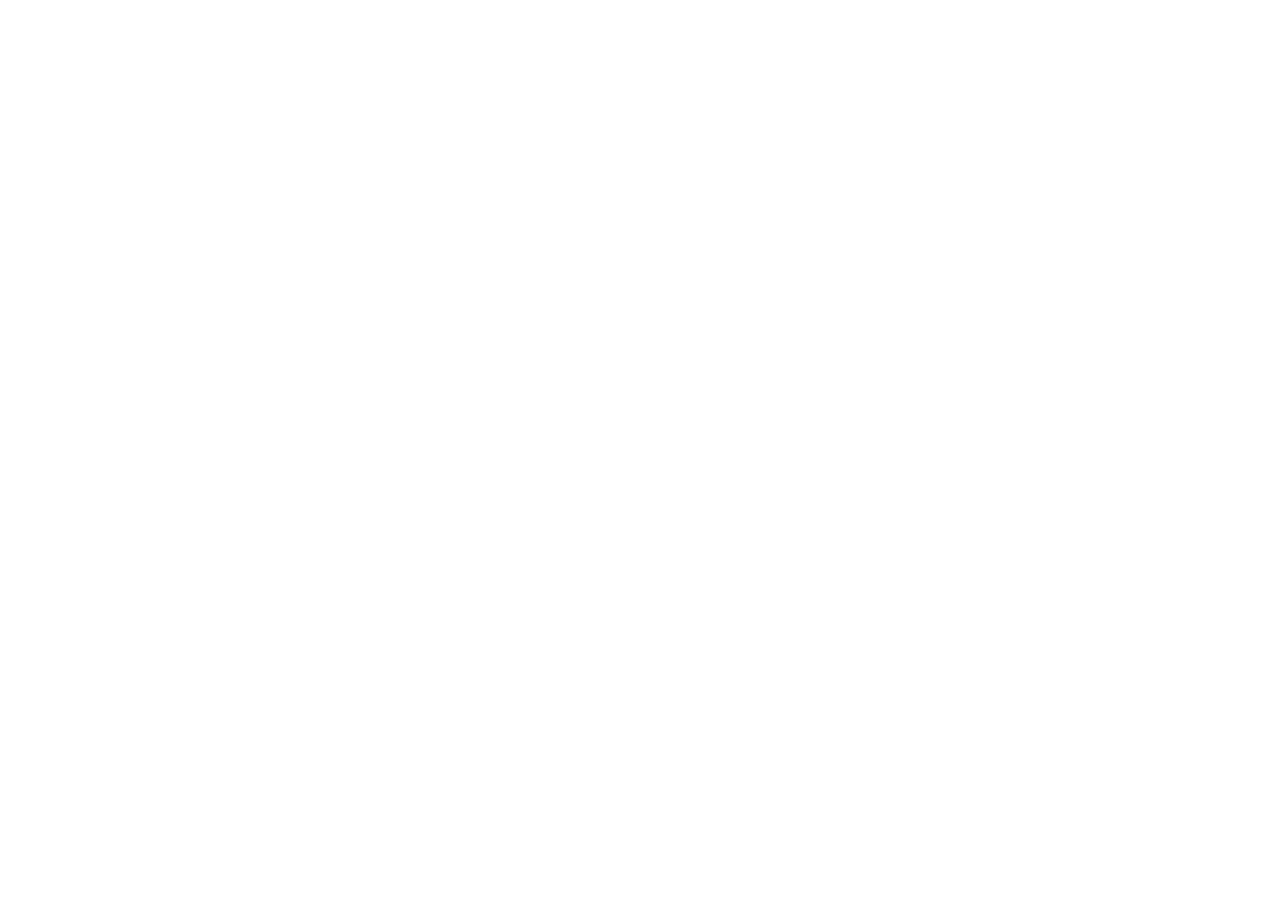
==== index.html @ 5c145438 "feat: initial commit for Shark UI - interactive ASCII shark simulation with vertical phone view, opt" ====
<!doctype html>
<html lang="en">
  <head>
    <meta charset="UTF-8" />
    <meta name="viewport" content="width=device-width, initial-scale=1.0" />
    <title>ASCII Sharks CLI</title>
    <meta name="description" content="Interactive command-line interface and randomized ASCII shark animation generator powered by stackedlol/ascii-sharks with species customization, feeding physics, and retro CRT terminal aesthetics." />
    <meta property="og:title" content="ASCII Sharks CLI" />
    <meta property="og:description" content="Interactive command-line interface and randomized ASCII shark animation generator powered by stackedlol/ascii-sharks with species customization, feeding physics, and retro CRT terminal aesthetics." />
    <meta property="og:type" content="website" />
    <meta name="twitter:card" content="summary_large_image" />
    <link rel="preconnect" href="https://fonts.googleapis.com">
    <link rel="preconnect" href="https://fonts.gstatic.com" crossorigin>
    <link href="https://fonts.googleapis.com/css2?family=Plus+Jakarta+Sans:wght@400;500;600;700&family=JetBrains+Mono:wght@400;500;600&display=swap" rel="stylesheet">
  </head>
  <body>
    <div id="root"></div>
    <script type="module" src="/src/main.tsx"></script>
  </body>
</html>
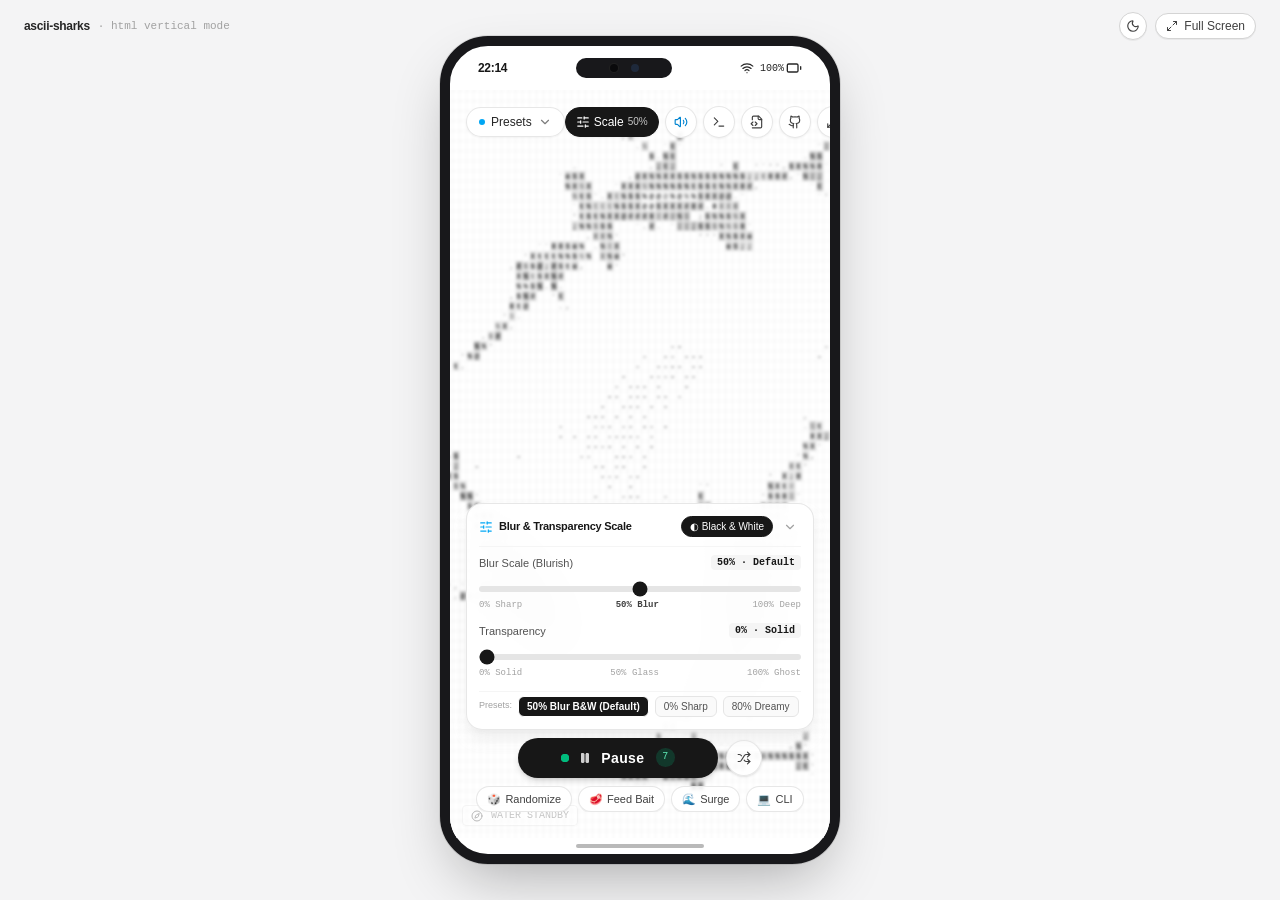
==== commit 88d60558: "deploy: static build for GitHub Pages" ====
--- a/index.html
+++ b/index.html
@@ -2,20 +2,24 @@
 <html lang="en">
   <head>
     <meta charset="UTF-8" />
-    <meta name="viewport" content="width=device-width, initial-scale=1.0" />
-    <title>ASCII Sharks CLI</title>
+    <meta name="viewport" content="width=device-width, initial-scale=1.0, maximum-scale=1.0, user-scalable=no, viewport-fit=cover" />
+    <meta name="apple-mobile-web-app-capable" content="yes" />
+    <meta name="apple-mobile-web-app-status-bar-style" content="default" />
+    <meta name="theme-color" content="#ffffff" />
+    <title>Shark UI - ASCII Sharks</title>
     <meta name="description" content="Interactive command-line interface and randomized ASCII shark animation generator powered by stackedlol/ascii-sharks with species customization, feeding physics, and retro CRT terminal aesthetics." />
-    <meta property="og:title" content="ASCII Sharks CLI" />
+    <meta property="og:title" content="Shark UI - ASCII Sharks" />
     <meta property="og:description" content="Interactive command-line interface and randomized ASCII shark animation generator powered by stackedlol/ascii-sharks with species customization, feeding physics, and retro CRT terminal aesthetics." />
     <meta property="og:type" content="website" />
     <meta name="twitter:card" content="summary_large_image" />
     <link rel="preconnect" href="https://fonts.googleapis.com">
     <link rel="preconnect" href="https://fonts.gstatic.com" crossorigin>
     <link href="https://fonts.googleapis.com/css2?family=Plus+Jakarta+Sans:wght@400;500;600;700&family=JetBrains+Mono:wght@400;500;600&display=swap" rel="stylesheet">
+    <script type="module" crossorigin src="./assets/index-CJhTifYr.js"></script>
+    <link rel="stylesheet" crossorigin href="./assets/index-BqS6i50m.css">
   </head>
   <body>
     <div id="root"></div>
-    <script type="module" src="/src/main.tsx"></script>
   </body>
 </html>
 
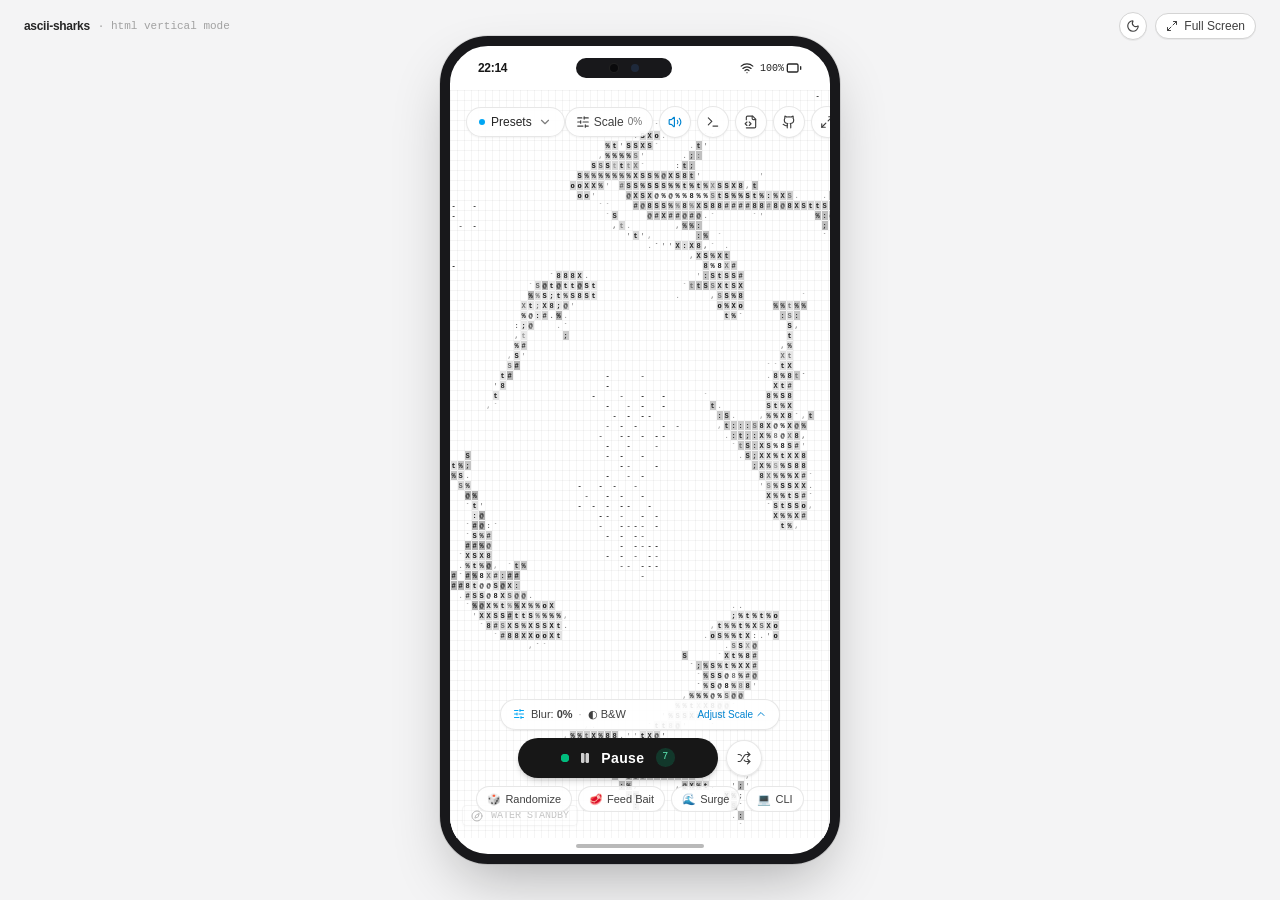
==== commit 0a488448: "Update script and stylesheet links in index.html" ====
--- a/index.html
+++ b/index.html
@@ -15,8 +15,8 @@
     <link rel="preconnect" href="https://fonts.googleapis.com">
     <link rel="preconnect" href="https://fonts.gstatic.com" crossorigin>
     <link href="https://fonts.googleapis.com/css2?family=Plus+Jakarta+Sans:wght@400;500;600;700&family=JetBrains+Mono:wght@400;500;600&display=swap" rel="stylesheet">
-    <script type="module" crossorigin src="./assets/index-CJhTifYr.js"></script>
-    <link rel="stylesheet" crossorigin href="./assets/index-BqS6i50m.css">
+    <script type="module" crossorigin src="./assets/index-BK_LGnX8.js"></script>
+    <link rel="stylesheet" crossorigin href="./assets/index-BXpCumeA.css">
   </head>
   <body>
     <div id="root"></div>
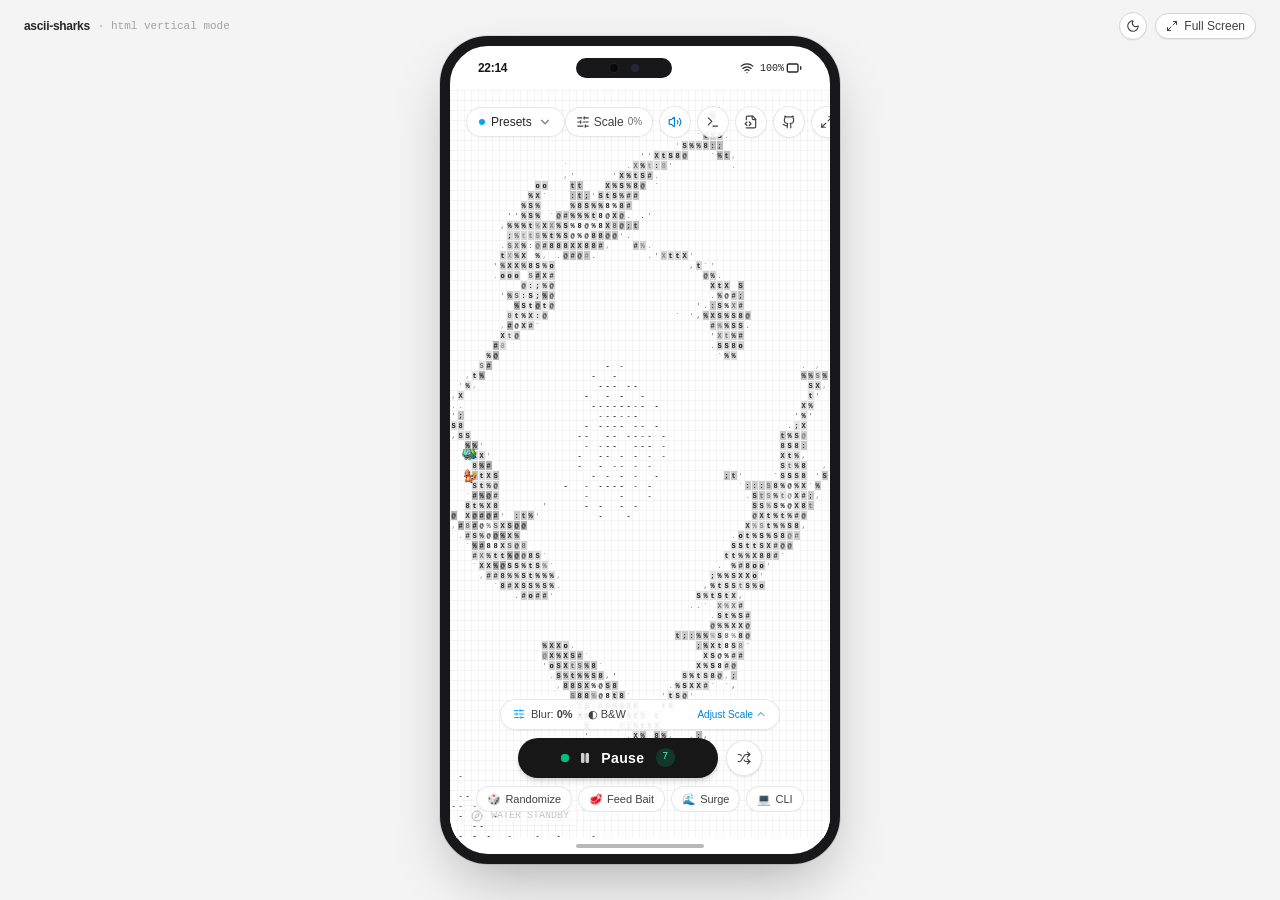
==== commit eb2f2325: "Show two small animated GIFs on the left" ====
--- a/index.html
+++ b/index.html
@@ -15,8 +15,8 @@
     <link rel="preconnect" href="https://fonts.googleapis.com">
     <link rel="preconnect" href="https://fonts.gstatic.com" crossorigin>
     <link href="https://fonts.googleapis.com/css2?family=Plus+Jakarta+Sans:wght@400;500;600;700&family=JetBrains+Mono:wght@400;500;600&display=swap" rel="stylesheet">
-    <script type="module" crossorigin src="./assets/index-BK_LGnX8.js"></script>
-    <link rel="stylesheet" crossorigin href="./assets/index-BXpCumeA.css">
+    <script type="module" crossorigin src="./assets/index-GnlVrWF8.js"></script>
+    <link rel="stylesheet" crossorigin href="./assets/index-By8Cplyx.css">
   </head>
   <body>
     <div id="root"></div>
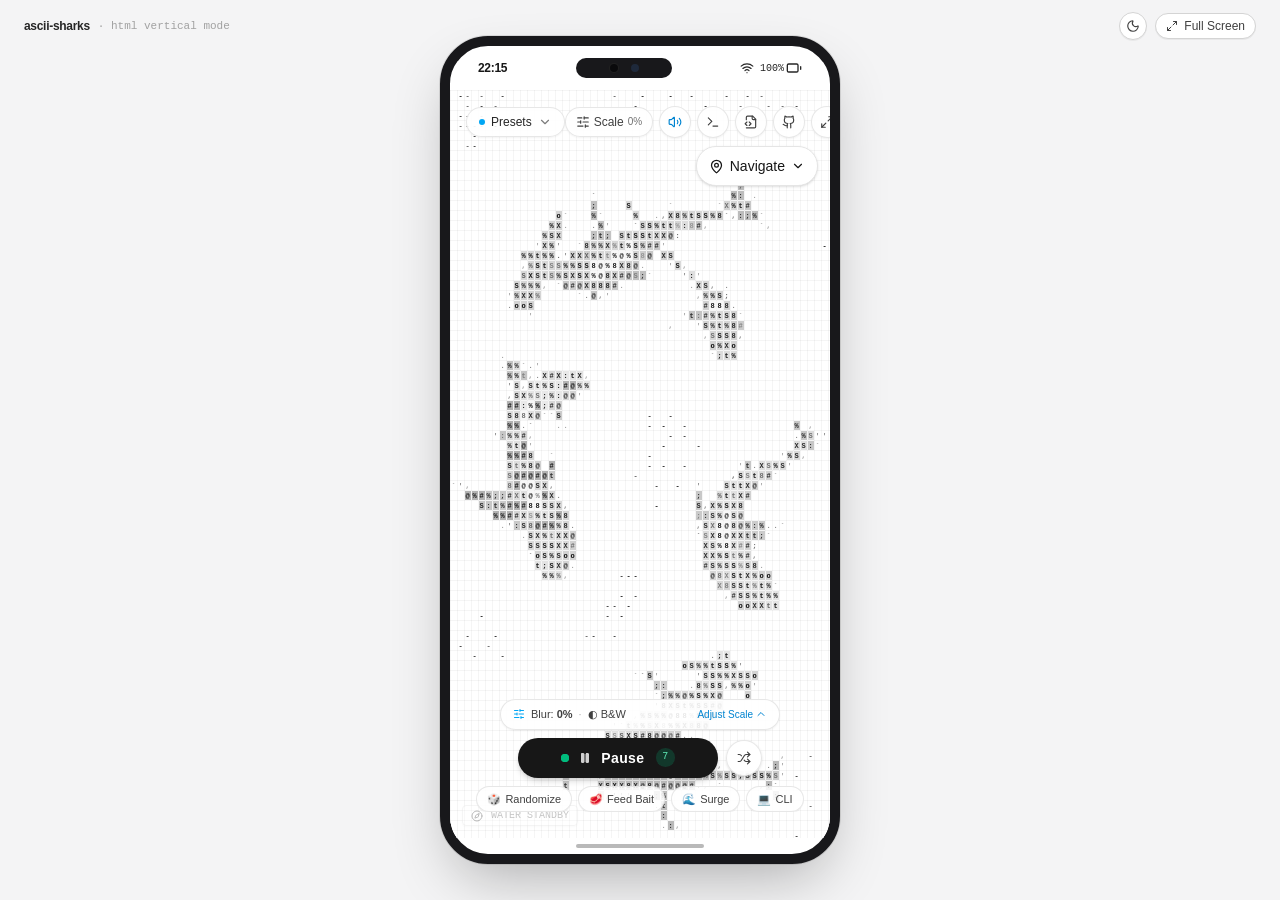
==== commit f855990c: "Publish Work and Home navigation shortcuts" ====
--- a/index.html
+++ b/index.html
@@ -15,8 +15,8 @@
     <link rel="preconnect" href="https://fonts.googleapis.com">
     <link rel="preconnect" href="https://fonts.gstatic.com" crossorigin>
     <link href="https://fonts.googleapis.com/css2?family=Plus+Jakarta+Sans:wght@400;500;600;700&family=JetBrains+Mono:wght@400;500;600&display=swap" rel="stylesheet">
-    <script type="module" crossorigin src="./assets/index-GnlVrWF8.js"></script>
-    <link rel="stylesheet" crossorigin href="./assets/index-By8Cplyx.css">
+    <script type="module" crossorigin src="./assets/index-CvdsVWTA.js"></script>
+    <link rel="stylesheet" crossorigin href="./assets/index-CTqGsiIO.css">
   </head>
   <body>
     <div id="root"></div>
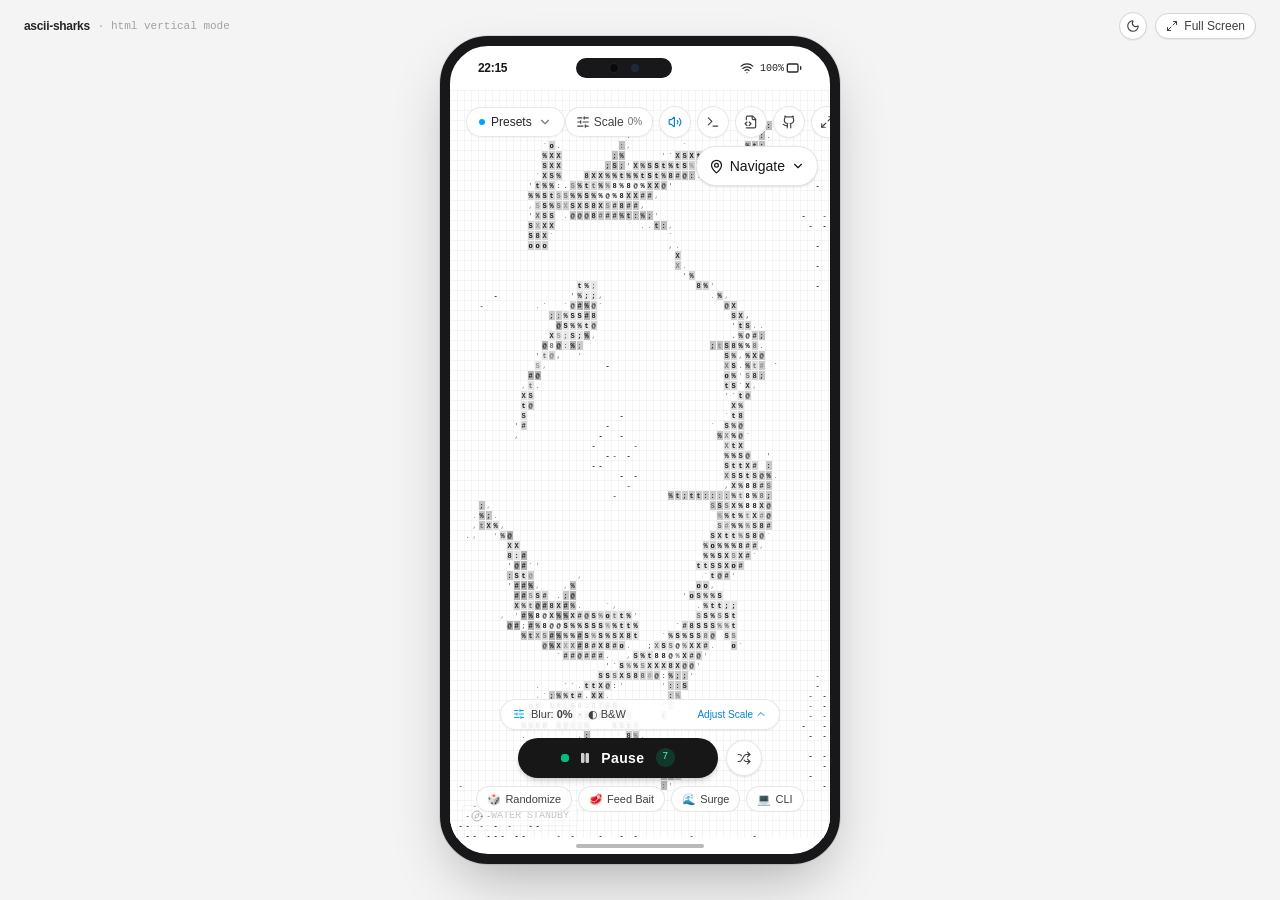
==== commit 0c2ab84b: "Add Mdm Irene navigation shortcut" ====
--- a/index.html
+++ b/index.html
@@ -15,7 +15,7 @@
     <link rel="preconnect" href="https://fonts.googleapis.com">
     <link rel="preconnect" href="https://fonts.gstatic.com" crossorigin>
     <link href="https://fonts.googleapis.com/css2?family=Plus+Jakarta+Sans:wght@400;500;600;700&family=JetBrains+Mono:wght@400;500;600&display=swap" rel="stylesheet">
-    <script type="module" crossorigin src="./assets/index-CvdsVWTA.js"></script>
+    <script type="module" crossorigin src="./assets/index-BLJcl0-U.js"></script>
     <link rel="stylesheet" crossorigin href="./assets/index-CTqGsiIO.css">
   </head>
   <body>
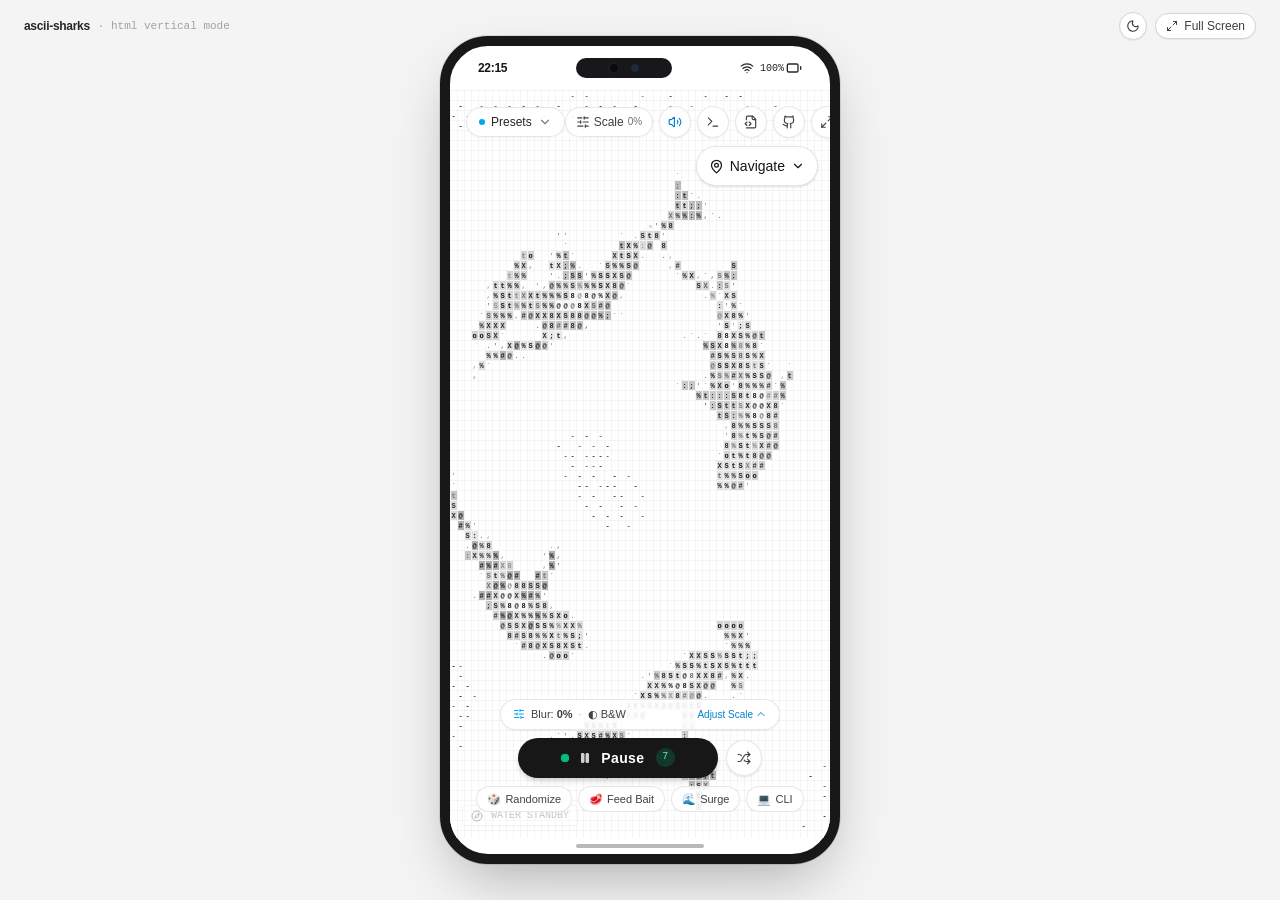
==== commit a7400190: "Open first link in saved navigation notes" ====
--- a/index.html
+++ b/index.html
@@ -15,7 +15,7 @@
     <link rel="preconnect" href="https://fonts.googleapis.com">
     <link rel="preconnect" href="https://fonts.gstatic.com" crossorigin>
     <link href="https://fonts.googleapis.com/css2?family=Plus+Jakarta+Sans:wght@400;500;600;700&family=JetBrains+Mono:wght@400;500;600&display=swap" rel="stylesheet">
-    <script type="module" crossorigin src="./assets/index-BLJcl0-U.js"></script>
+    <script type="module" crossorigin src="./assets/index-wCRYo6oe.js"></script>
     <link rel="stylesheet" crossorigin href="./assets/index-CTqGsiIO.css">
   </head>
   <body>
